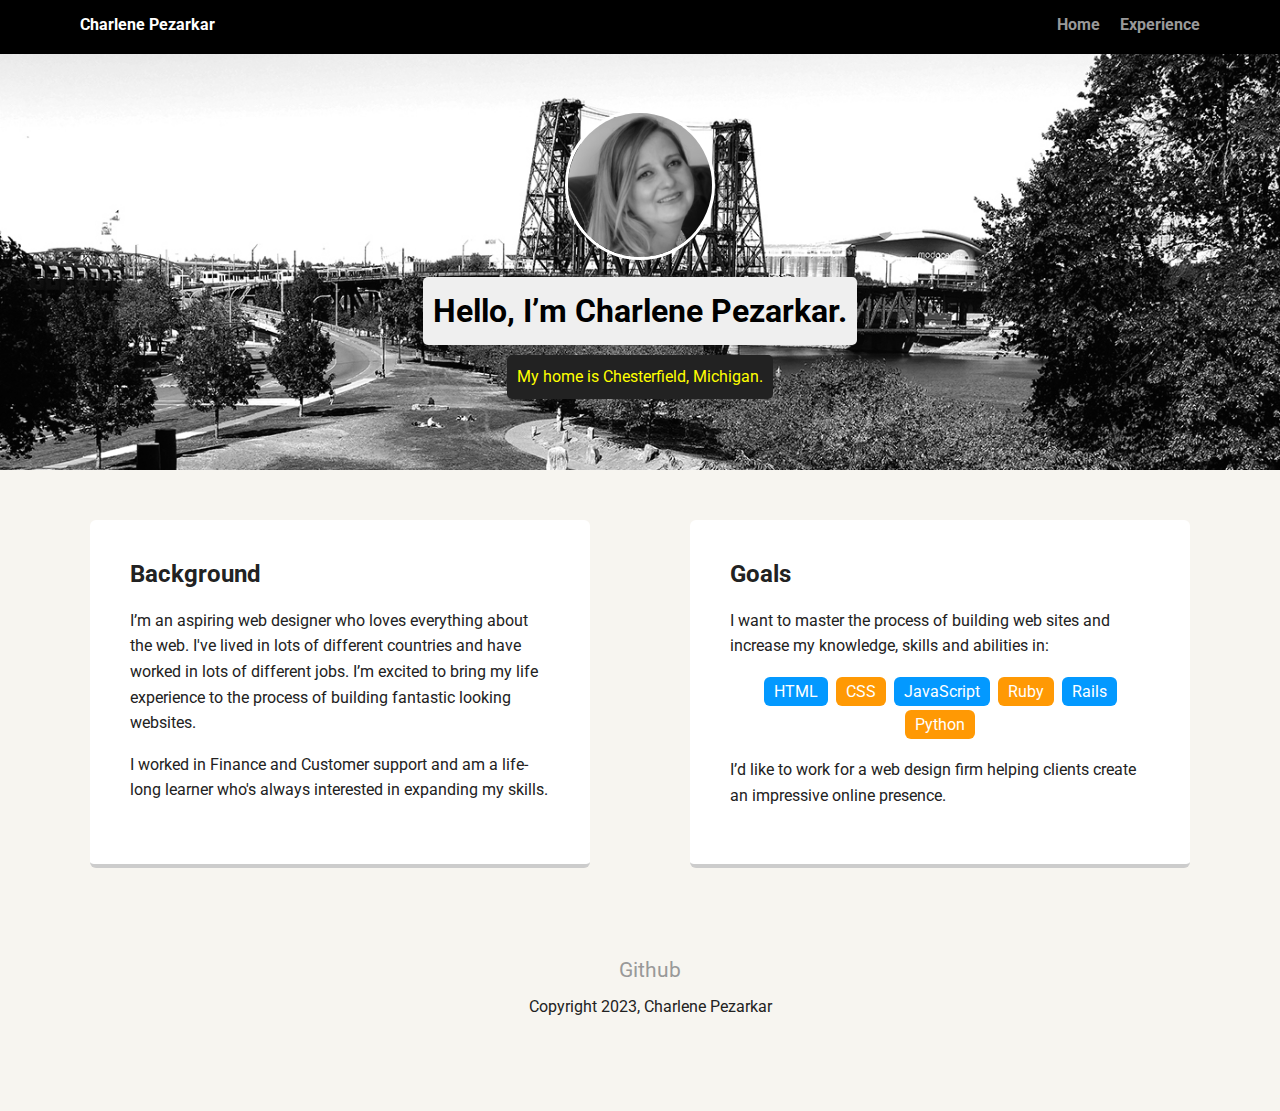
==== portfolio_update_v1/index.html @ be3964bb "added files" ====
<!doctype html>
<html lang="en">
<head>
  <meta charset="utf-8">
  <title>Charlene Pezarkar's Profile</title>
  <meta name="viewport" content="width=device-width, initial-scale=1.0">
  <link rel="stylesheet" href="styles.css">
  <link href="https://fonts.googleapis.com/css?family=Muli%7CRoboto:400,300,500,700,900" rel="stylesheet"></head>
  <body>

    <div class="main-nav">
        <ul class="nav">
          <li class="name">Charlene Pezarkar</li>
          <li><a href="#">Home</a></li>
          <li><a href="resume.html">Experience</a></li>
        </ul>
    </div>

    <header>
      <img src="images/profile-image.jpg" alt="Picture of Charlene Pezarkar" class="profile-image">
      <h1 class="tag name">Hello, I’m Charlene Pezarkar.</h1>
      <p class="tag location">My home is Chesterfield, Michigan.</p>
    </header>

    <main class="flex">
      <div class="card">
        <h2>Background</h2>
        <p>I’m an aspiring web designer who loves everything about the web. I've lived in lots of different countries and have worked in lots of different jobs. I’m excited to bring my life experience to the process of building fantastic looking websites.</p>
        <p>I worked in Finance and Customer support and am a life-long learner who's always interested in expanding my skills.</p>
      </div> 

      <div class="card">
        <h2>Goals</h2>
        <p>I want to master the process of building web sites and increase my knowledge, skills and abilities in:</p>
        <ul class="skills">
          <li>HTML</li>
          <li>CSS</li>
          <li>JavaScript</li>
          <li>Ruby</li>
          <li>Rails</li>
		<li>Python</li>
        </ul>
        <p>I’d like to work for a web design firm helping clients create an impressive online presence.</p>
      </div> 

    </main>
    <footer>
      <ul>
        
       
        <li><a href="https://github.com/Charlenep87" class="nav-link">Github</a></li>
      </ul>
      <p class="copyright">Copyright 2023, Charlene Pezarkar</p>
    </footer>
  </body>
  </html>
---- portfolio_update_v1/styles.css ----
/* Global Layout Set-up */
* { 
  box-sizing: border-box;
}
  
body {
  margin: 0;
  padding: 0;
  text-align: center;
  font-family: 'Roboto', sans-serif;
  color: #222;
  background: #f7f5f0;
}
/* Link Styles */

a {
  text-decoration: none;
  color: #999;
}
a:hover {
  color: #6633ff;
}

/* Section Styles */

.main-nav {
  width: 100%;
  background: black;
  min-height: 30px;
  padding: 10px;
  position: fixed;
  text-align: center;
}
.nav {
  display: flex;
  justify-content: space-around;
  font-weight: 700;
  list-style-type: none;
  margin: 0 auto;
  padding: 0;
}

.nav .name {
    display: block;
    margin-right: auto;
    color: white;
}
.nav li {
  padding: 5px 10px 10px 10px;
}
.nav a {
  transition: all .5s;
}
.nav a:hover {
  color: white
}

header {
  text-align: center;
  background: url('images/portland.jpg') no-repeat top center ;
  background-size: cover;
  overflow: hidden;
  padding-top: 60px;
}
header {
  line-height: 1.5;
}
header .profile-image {
  margin-top: 50px;
  width: 150px;
  height: 150px;
  border-radius: 50%;
  border: 3px solid white;
  transition: all .5s;
}
header .profile-image:hover {
  transform: scale(1.2) rotate(5deg);
}
.tag  {
  background-color: #efefef;
  color: black;
  padding: 10px;
  border-radius: 5px;
  display: table;
  margin: 10px auto;
} 
.location  {
  background-color: #222;
  color: yellow;
}
.card {
  margin: 30px;
  padding: 20px 40px 40px;
  max-width: 500px;
  text-align: left;
  background: #fff;
  border-bottom: 4px solid #ccc;
  border-radius: 6px;
  transition: all .5s;
}
.card:hover {
  border-color: #ff99ff;
}

ul.skills {
  padding: 0;
  text-align: center;
}

.skills li {
  border-radius: 6px;
  display: inline-block;
  background: #ff9904;
  color: white;
  padding: 5px 10px;
  margin: 2px;
}

.skills li:nth-child(odd) {
  background: #0399ff;
}

footer {
  width: 100%;
  min-height: 30px;
  padding: 20px 0 40px 20px;
}

footer .copyright {
  top: -8px;
  font-size: .75em;
}

footer ul {
  list-style-type: none;
  margin: 0;
  padding: 0;
}

footer ul li {
  display: inline-block;
}

a.social {
  display: inline-block;
  text-indent: -9999px;
  margin-left: 5px;
  width: 30px;
  height: 30px;
  background-size: 30px 30px;
  opacity: .4;
  transition: all .5s;
}
a.twitter {
  background-image: url(images/twitter.svg);
}
a.linkedin {
  background-image: url(images/linkedin.svg);
}
a.github {
  background-image: url(images/github.svg);
}
a.social:hover {
  opacity: 1;
}
.clearfix {
  clear: both;
}

/* Styles for larger screens */
@media screen and (min-width: 720px) {
  
  .flex {
      display: -ms-flexbox;      /* TWEENER - IE 10 */
      display: flex; 
      max-width: 1200px;
      -ms-flex-pack: distribute;
      justify-content: space-around;
      margin: 0 auto;
  }

  header {
    min-height: 470px;
  }

  .nav {
    max-width: 1200px;
    padding: 0 30px;
  }


  main {
    padding-top: 20px;
  }

  main p {
    line-height: 1.6em;
  }

  footer {
    font-size: 1.3em;
    max-width: 1200px;
    margin: 40px auto;
  }

}
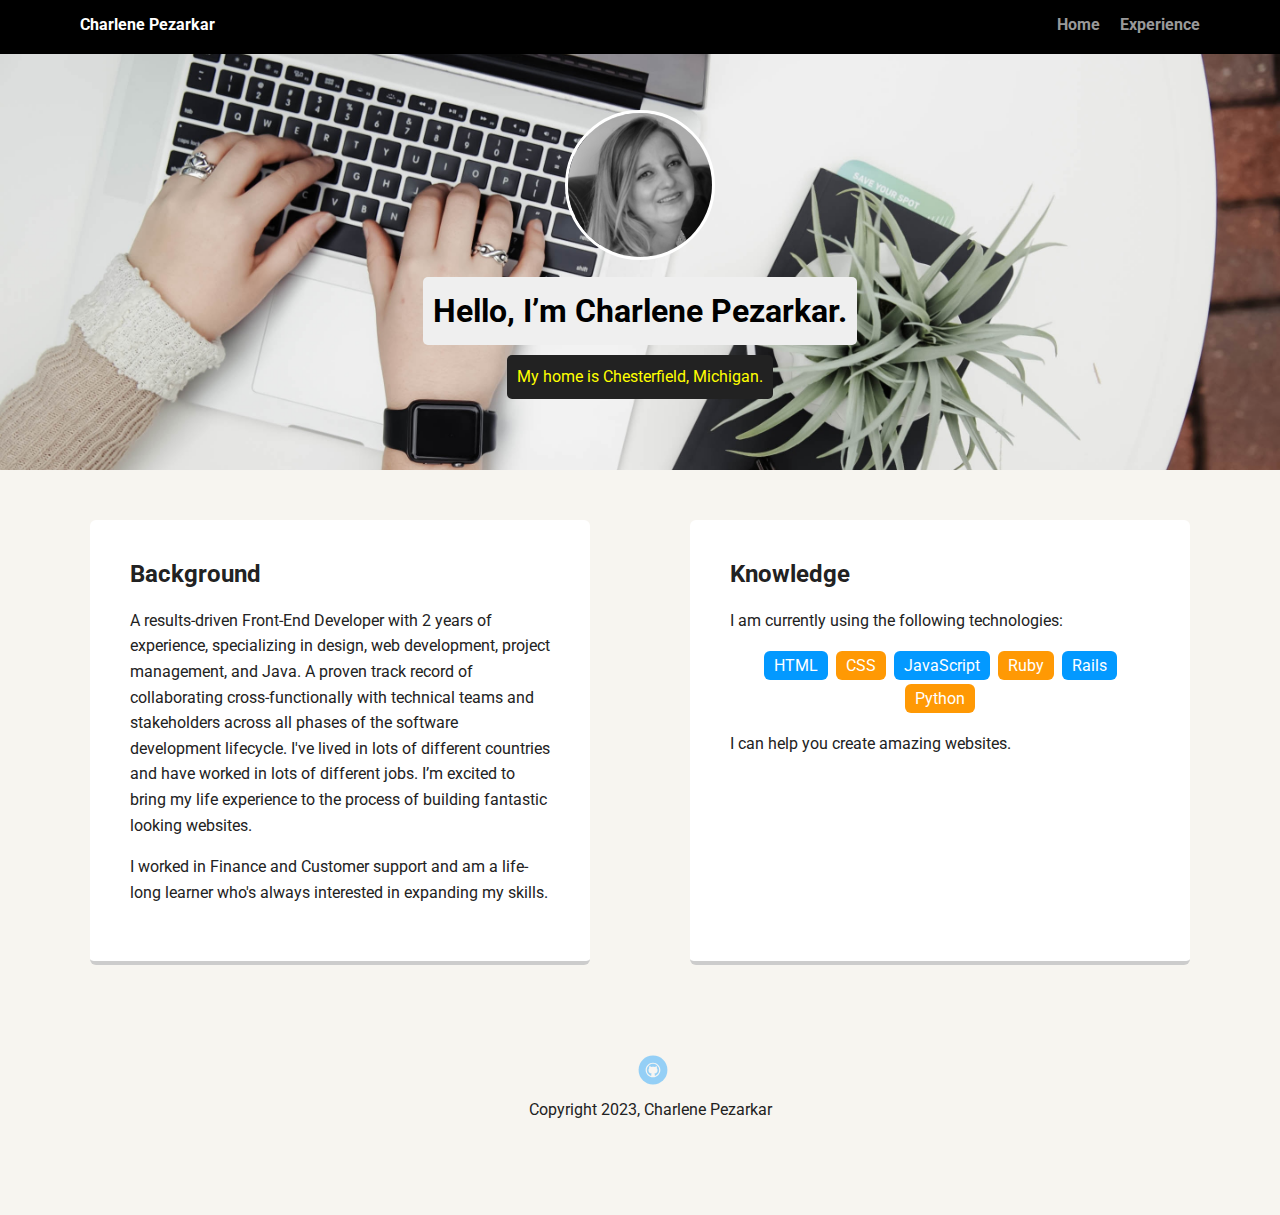
==== commit 64cd0226: "updated files" ====
--- a/portfolio_update_v1/index.html
+++ b/portfolio_update_v1/index.html
@@ -24,14 +24,16 @@
 
     <main class="flex">
       <div class="card">
-        <h2>Background</h2>
-        <p>I’m an aspiring web designer who loves everything about the web. I've lived in lots of different countries and have worked in lots of different jobs. I’m excited to bring my life experience to the process of building fantastic looking websites.</p>
+		  <h2>Background</h2>
+        <p>A results-driven Front-End Developer with 2 years of experience, specializing in design, web development, project management, and Java. 
+		A proven track record of collaborating cross-functionally with technical teams and stakeholders across all phases of the software development lifecycle. 
+		I've lived in lots of different countries and have worked in lots of different jobs. I’m excited to bring my life experience to the process of building fantastic looking websites.</p>
         <p>I worked in Finance and Customer support and am a life-long learner who's always interested in expanding my skills.</p>
       </div> 
 
       <div class="card">
-        <h2>Goals</h2>
-        <p>I want to master the process of building web sites and increase my knowledge, skills and abilities in:</p>
+        <h2>Knowledge</h2>
+        <p>I am currently using the following technologies:</p>
         <ul class="skills">
           <li>HTML</li>
           <li>CSS</li>
@@ -40,15 +42,17 @@
           <li>Rails</li>
 		<li>Python</li>
         </ul>
-        <p>I’d like to work for a web design firm helping clients create an impressive online presence.</p>
+        <p>I can help you create amazing websites.</p>
       </div> 
 
     </main>
     <footer>
-      <ul>
-        
-       
-        <li><a href="https://github.com/Charlenep87" class="nav-link">Github</a></li>
+    <ul>
+<!--
+        <li><a href="#" class="social twitter">Twitter</a></li>
+        <li><a href="#" class="social linkedin">LinkedIn</a></li>
+-->
+        <li><a href="#" class="social github">Github</a></li>
       </ul>
       <p class="copyright">Copyright 2023, Charlene Pezarkar</p>
     </footer>
--- a/portfolio_update_v1/styles.css
+++ b/portfolio_update_v1/styles.css
@@ -57,7 +57,7 @@
 
 header {
   text-align: center;
-  background: url('images/portland.jpg') no-repeat top center ;
+  background: url('images/background.jpg') no-repeat top center ;
   background-size: cover;
   overflow: hidden;
   padding-top: 60px;
@@ -141,6 +141,7 @@
   display: inline-block;
 }
 
+
 a.social {
   display: inline-block;
   text-indent: -9999px;
